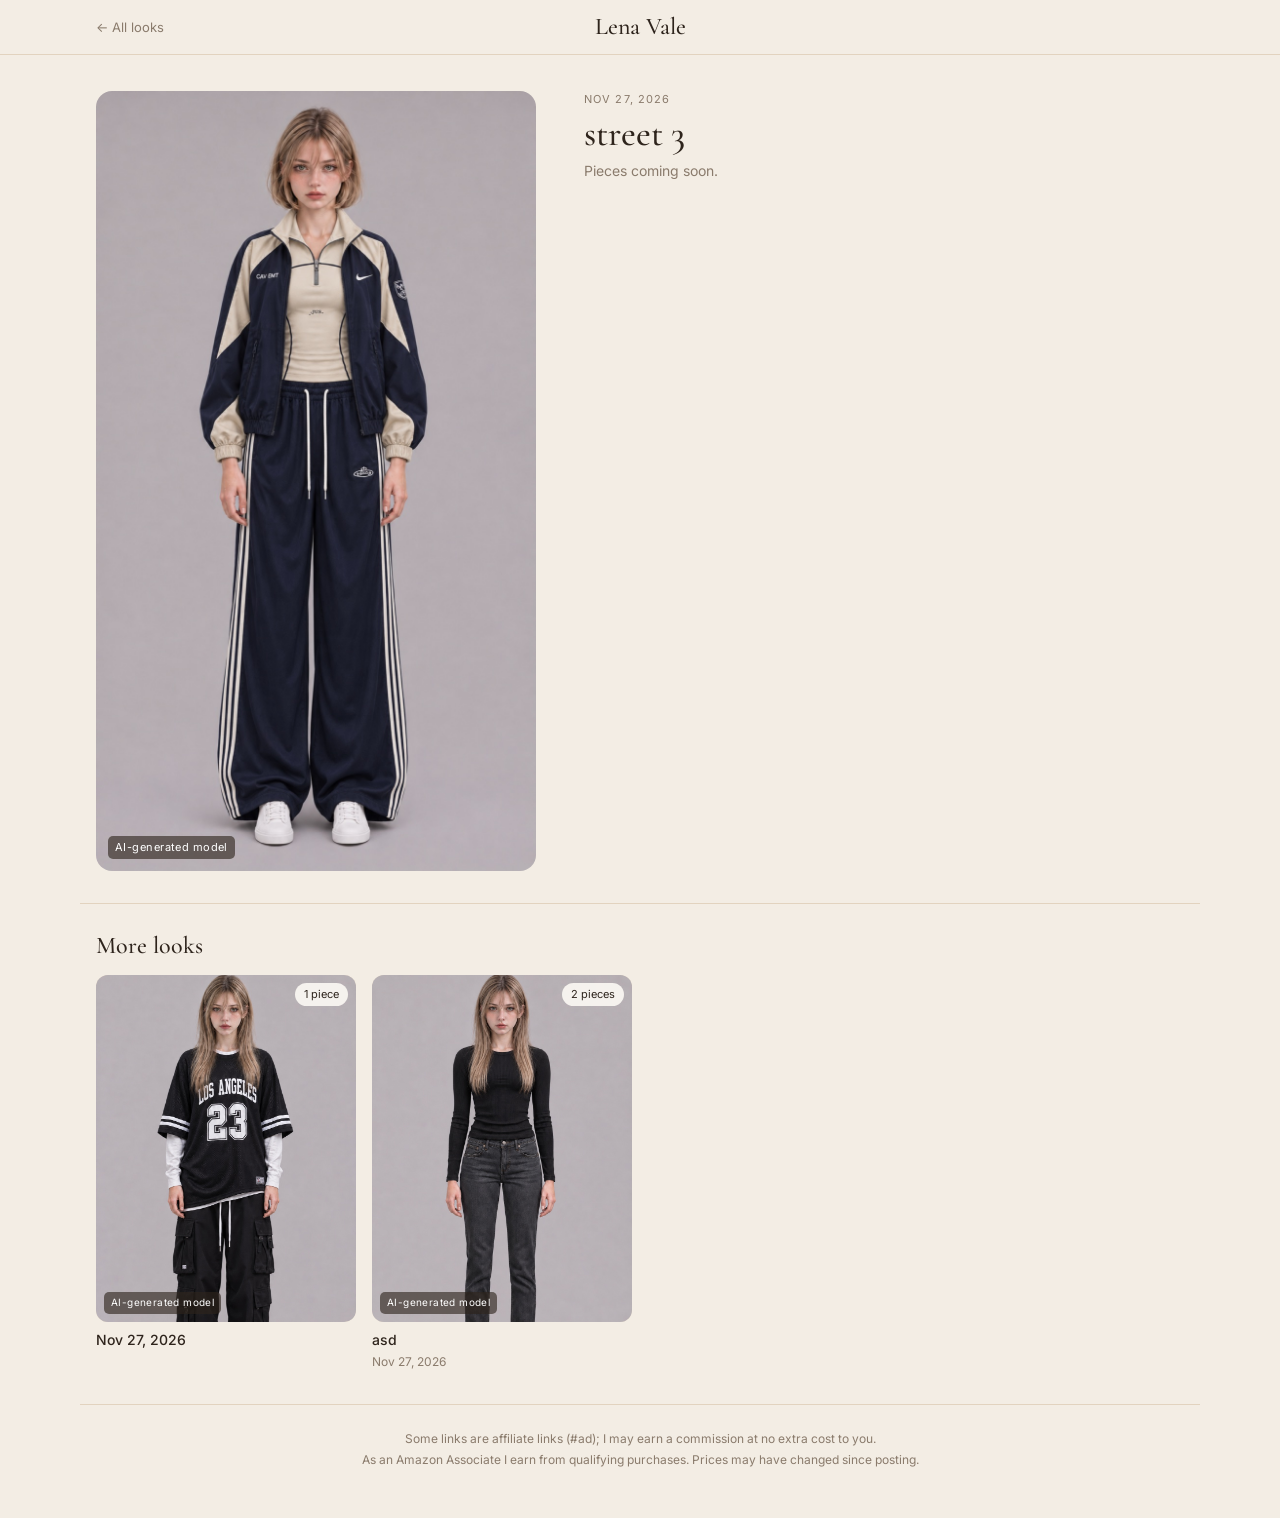
==== l/18075c9d.html @ 6de234c6 "Update looks 2026-11-27" ====
<!doctype html><html lang="en"><head><meta charset="utf-8">
<meta name="viewport" content="width=device-width,initial-scale=1">
<title>street 3 · Lena Vale</title><meta name="description" content="Shop Lena Vale&#x27;s look: street 3.">
<meta property="og:title" content="street 3 · Lena Vale"><meta property="og:description" content="Shop Lena Vale&#x27;s look: street 3.">
<meta property="og:url" content="https://hi-lenavale.github.io/l/18075c9d.html"><meta property="og:image" content="https://hi-lenavale.github.io/img/18075c9d-0650eefb.jpg"><meta name="twitter:card" content="summary_large_image">
<link rel="preconnect" href="https://fonts.googleapis.com"><link rel="preconnect" href="https://fonts.gstatic.com" crossorigin>
<link href="https://fonts.googleapis.com/css2?family=Cormorant+Garamond:wght@500&family=Inter:wght@400;500;600&display=swap" rel="stylesheet">
<link rel="stylesheet" href="../style.css?v=22b69811"></head><body><header class="bar"><div class="wrap"><a class="back" href="../">← All looks</a><a class="brand" href="../">Lena Vale</a><span></span></div></header>
<main class="wrap look"><figure><img src="../img/18075c9d-0650eefb.jpg" alt="Lena Vale: street 3"><span class="ai">AI-generated model</span></figure>
<section><p class="date">Nov 27, 2026</p><h1>street 3</h1>
<p class="count">Pieces coming soon.</p>
</section></main>
<section class="wrap more"><h2 class="sec">More looks</h2><div class="grid"><a class="lc" href="../l/401e1d57.html"><span class="ph"><img src="../img/401e1d57-2c670285.jpg" alt="Lena Vale: Nov 27, 2026" loading=lazy><span class="ai">AI-generated model</span><span class=pieces>1 piece</span></span><b>Nov 27, 2026</b></a><a class="lc" href="../l/23def9b0.html"><span class="ph"><img src="../img/23def9b0-47d355e9.jpg" alt="Lena Vale: asd" loading=lazy><span class="ai">AI-generated model</span><span class=pieces>2 pieces</span></span><b>asd</b><small>Nov 27, 2026</small></a></div></section><footer>Some links are affiliate links (#ad); I may earn a commission at no extra cost to you.<br>
As an Amazon Associate I earn from qualifying purchases. Prices may have changed since posting.</footer></body></html>
---- style.css ----
:root{--bg:#F3EDE4;--paper:#FBF8F3;--ink:#2E241C;--mute:#8A7B6C;--line:#E2D3BF;--camel:#B98A5E;--brown:#4A3426}
*{box-sizing:border-box}html{-webkit-text-size-adjust:100%}
body{margin:0;background:var(--bg);color:var(--ink);font:15px/1.55 Inter,-apple-system,BlinkMacSystemFont,"Helvetica Neue",Arial,sans-serif;-webkit-font-smoothing:antialiased}
a{color:inherit;text-decoration:none}img{display:block;max-width:100%}
.wrap{max-width:1120px;margin:0 auto;padding-left:16px;padding-right:16px}
.top{text-align:center;padding:56px 16px 30px}
.top h1{font:500 46px/1 "Cormorant Garamond",Georgia,serif;letter-spacing:.01em;margin:0}
.top p{margin:10px 0 0;color:var(--mute)}
.top .ig{display:inline-block;margin-top:16px;font-size:13px;padding:7px 15px;border:1px solid var(--line);border-radius:999px;background:var(--paper)}
.sec{display:flex;align-items:baseline;justify-content:space-between;margin:0 0 14px;font:500 24px/1.2 "Cormorant Garamond",Georgia,serif}
.sec span{font:500 11px/1 Inter,sans-serif;color:var(--mute);letter-spacing:.1em;text-transform:uppercase}
.grid{display:grid;grid-template-columns:repeat(2,minmax(0,1fr));gap:18px 10px}
@media(min-width:720px){.grid{grid-template-columns:repeat(3,minmax(0,1fr));gap:26px 16px}}
@media(min-width:1024px){.grid{grid-template-columns:repeat(4,minmax(0,1fr))}}
.lc .ph{position:relative;display:block;aspect-ratio:3/4;border-radius:12px;overflow:hidden;background:var(--line)}
.lc img{width:100%;height:100%;object-fit:cover;object-position:50% 12%;transition:transform .6s ease}
@media(hover:hover){.lc:hover img{transform:scale(1.035)}}
.lc b{display:block;margin-top:9px;font-weight:500;font-size:14px;line-height:1.3}
.lc small{color:var(--mute);font-size:12px}
.ai{position:absolute;left:8px;bottom:8px;background:rgba(46,36,28,.62);color:#fff;font-size:10px;letter-spacing:.04em;padding:3px 7px;border-radius:5px}
.pieces{position:absolute;right:8px;top:8px;background:rgba(251,248,243,.92);font-size:11px;padding:3px 9px;border-radius:999px}
.bar{position:sticky;top:0;z-index:5;background:rgba(243,237,228,.88);-webkit-backdrop-filter:blur(10px);backdrop-filter:blur(10px);border-bottom:1px solid var(--line)}
.bar .wrap{display:grid;grid-template-columns:1fr auto 1fr;align-items:center;height:54px}
.bar .brand{font:500 24px/1 "Cormorant Garamond",Georgia,serif}.bar .back{font-size:13px;color:var(--mute)}
.look{display:grid;gap:22px;padding-top:18px;padding-bottom:32px}
.look figure{margin:0;position:relative;border-radius:16px;overflow:hidden;background:var(--line)}
.look figure{justify-self:center;width:fit-content;max-width:100%}
.look figure img{width:auto;max-width:100%;max-height:60vh;height:auto}.look figure .ai{left:12px;bottom:12px;font-size:11px}
@media(min-width:860px){.look{grid-template-columns:minmax(0,440px) 1fr;gap:48px;align-items:start;padding-top:36px}
.look figure{position:sticky;top:78px;width:100%}.look figure img{width:100%;max-height:none}}
.date{margin:0;color:var(--mute);font-size:11px;letter-spacing:.1em;text-transform:uppercase}
.look h1{font:500 36px/1.1 "Cormorant Garamond",Georgia,serif;margin:6px 0 6px}
.count{margin:0 0 18px;color:var(--mute);font-size:14px}
.items{display:grid;grid-template-columns:repeat(2,minmax(0,1fr));gap:12px}
@media(min-width:1024px){.items{grid-template-columns:repeat(3,minmax(0,1fr))}}
.p{display:flex;flex-direction:column;background:var(--paper);border:1px solid rgba(226,211,191,.8);border-radius:12px;overflow:hidden}
.pi{aspect-ratio:4/5;background:#fff;display:flex;align-items:center;justify-content:center;color:var(--mute);font-size:13px;overflow:hidden}
.pi img{width:100%;height:100%;object-fit:cover}
.t{padding:10px 12px 12px;display:flex;flex-direction:column;gap:2px;flex:1}
.t .s{font-size:10.5px;color:var(--mute);letter-spacing:.08em;text-transform:uppercase}
.t b{font-size:14px;font-weight:500;line-height:1.3}.t small{font-size:12px;color:var(--mute)}.pr{font-size:14px;font-weight:600;margin-top:2px}
.go{margin-top:auto;padding-top:10px}.go span{display:block;text-align:center;background:var(--brown);color:#fff;border-radius:999px;padding:8px;font-size:12px;font-weight:600;transition:background .2s}
@media(hover:hover){.p:hover .go span{background:var(--camel)}}
.more{padding-top:28px;border-top:1px solid var(--line)}
.empty{text-align:center;color:var(--mute);padding:48px 0}
footer{max-width:1120px;margin:32px auto 0;padding:24px 16px 48px;color:var(--mute);font-size:12px;text-align:center;line-height:1.7;border-top:1px solid var(--line)}
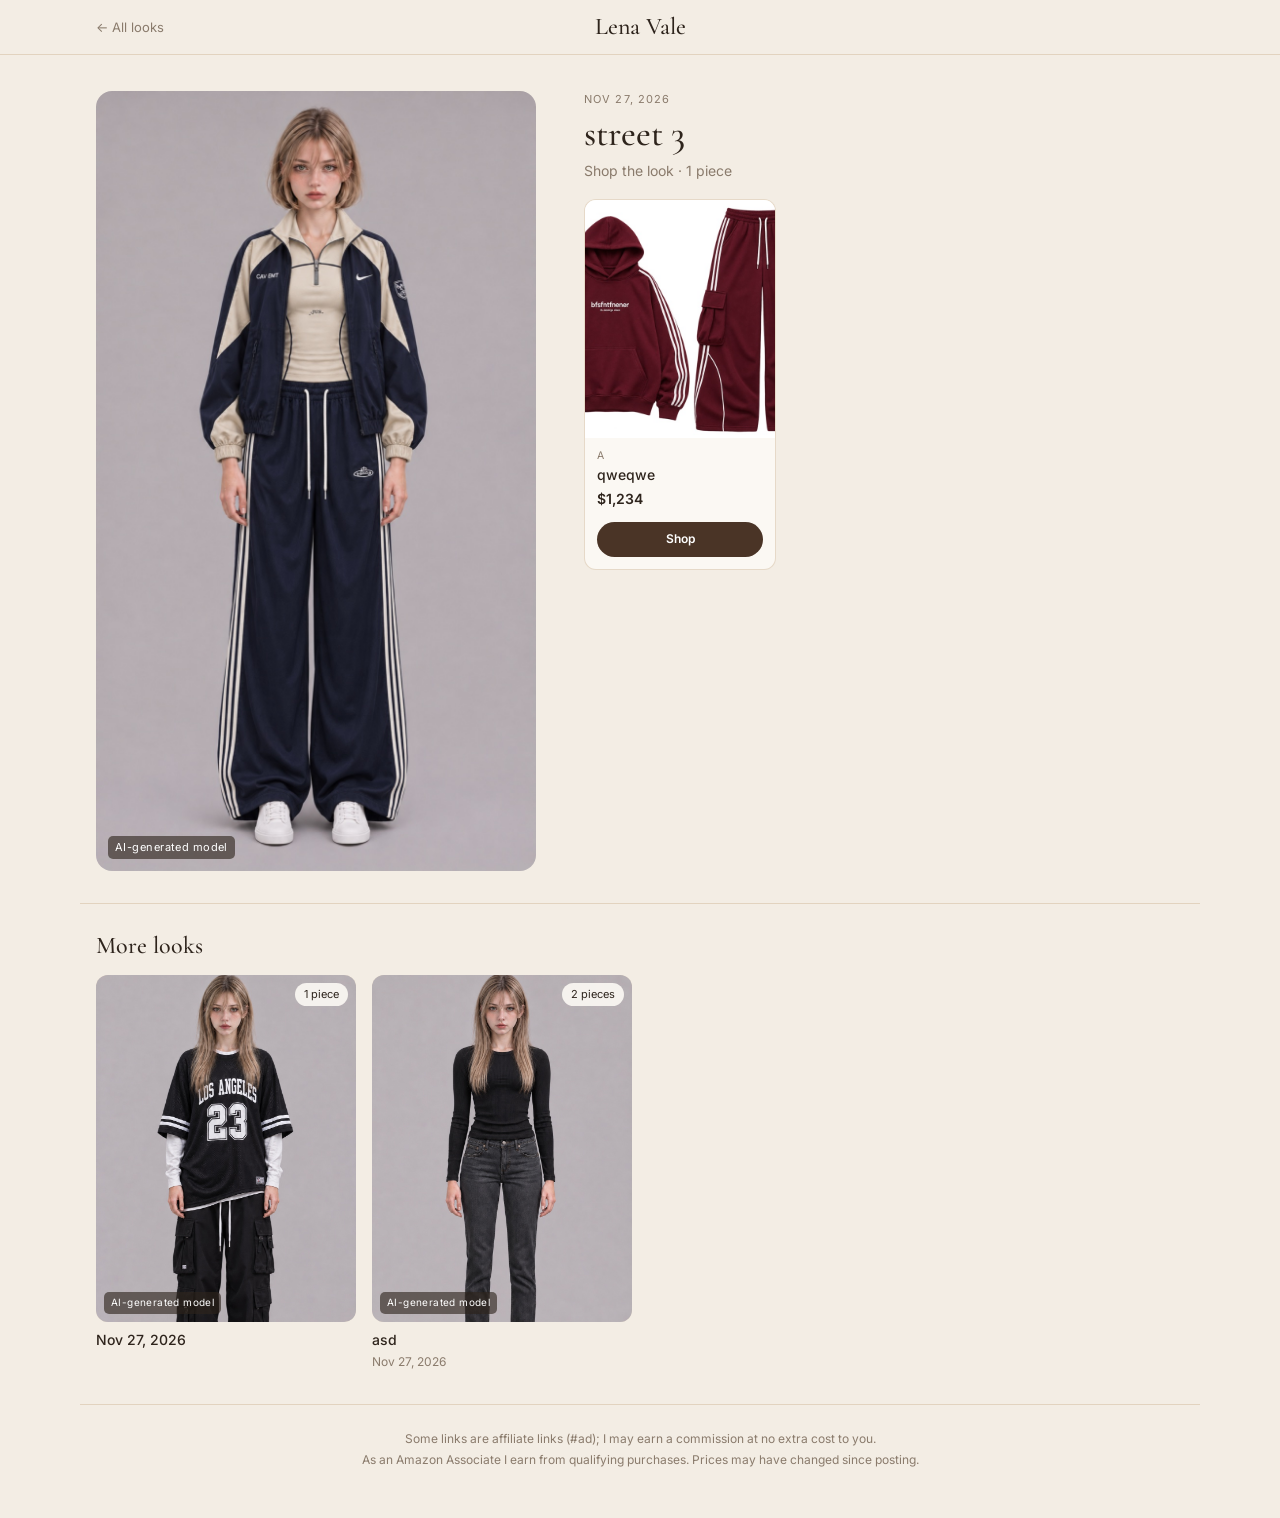
==== commit 6a08e786: "Update looks 2026-11-27" ====
--- a/l/18075c9d.html
+++ b/l/18075c9d.html
@@ -8,7 +8,7 @@
 <link rel="stylesheet" href="../style.css?v=22b69811"></head><body><header class="bar"><div class="wrap"><a class="back" href="../">← All looks</a><a class="brand" href="../">Lena Vale</a><span></span></div></header>
 <main class="wrap look"><figure><img src="../img/18075c9d-0650eefb.jpg" alt="Lena Vale: street 3"><span class="ai">AI-generated model</span></figure>
 <section><p class="date">Nov 27, 2026</p><h1>street 3</h1>
-<p class="count">Pieces coming soon.</p>
-</section></main>
+<p class="count">Shop the look · 1 piece</p>
+<div class="items"><a class="p" href="https://test.com" target="_blank" rel="sponsored nofollow noopener"><span class="pi"><img src="../img/p-manual-qdqtb5-c8352f8a.jpg" alt="" loading="lazy" referrerpolicy="no-referrer"></span><span class="t"><span class="s">a</span><b>qweqwe</b><span class=pr>$1,234</span><span class="go"><span>Shop</span></span></span></a></div></section></main>
 <section class="wrap more"><h2 class="sec">More looks</h2><div class="grid"><a class="lc" href="../l/401e1d57.html"><span class="ph"><img src="../img/401e1d57-2c670285.jpg" alt="Lena Vale: Nov 27, 2026" loading=lazy><span class="ai">AI-generated model</span><span class=pieces>1 piece</span></span><b>Nov 27, 2026</b></a><a class="lc" href="../l/23def9b0.html"><span class="ph"><img src="../img/23def9b0-47d355e9.jpg" alt="Lena Vale: asd" loading=lazy><span class="ai">AI-generated model</span><span class=pieces>2 pieces</span></span><b>asd</b><small>Nov 27, 2026</small></a></div></section><footer>Some links are affiliate links (#ad); I may earn a commission at no extra cost to you.<br>
 As an Amazon Associate I earn from qualifying purchases. Prices may have changed since posting.</footer></body></html>
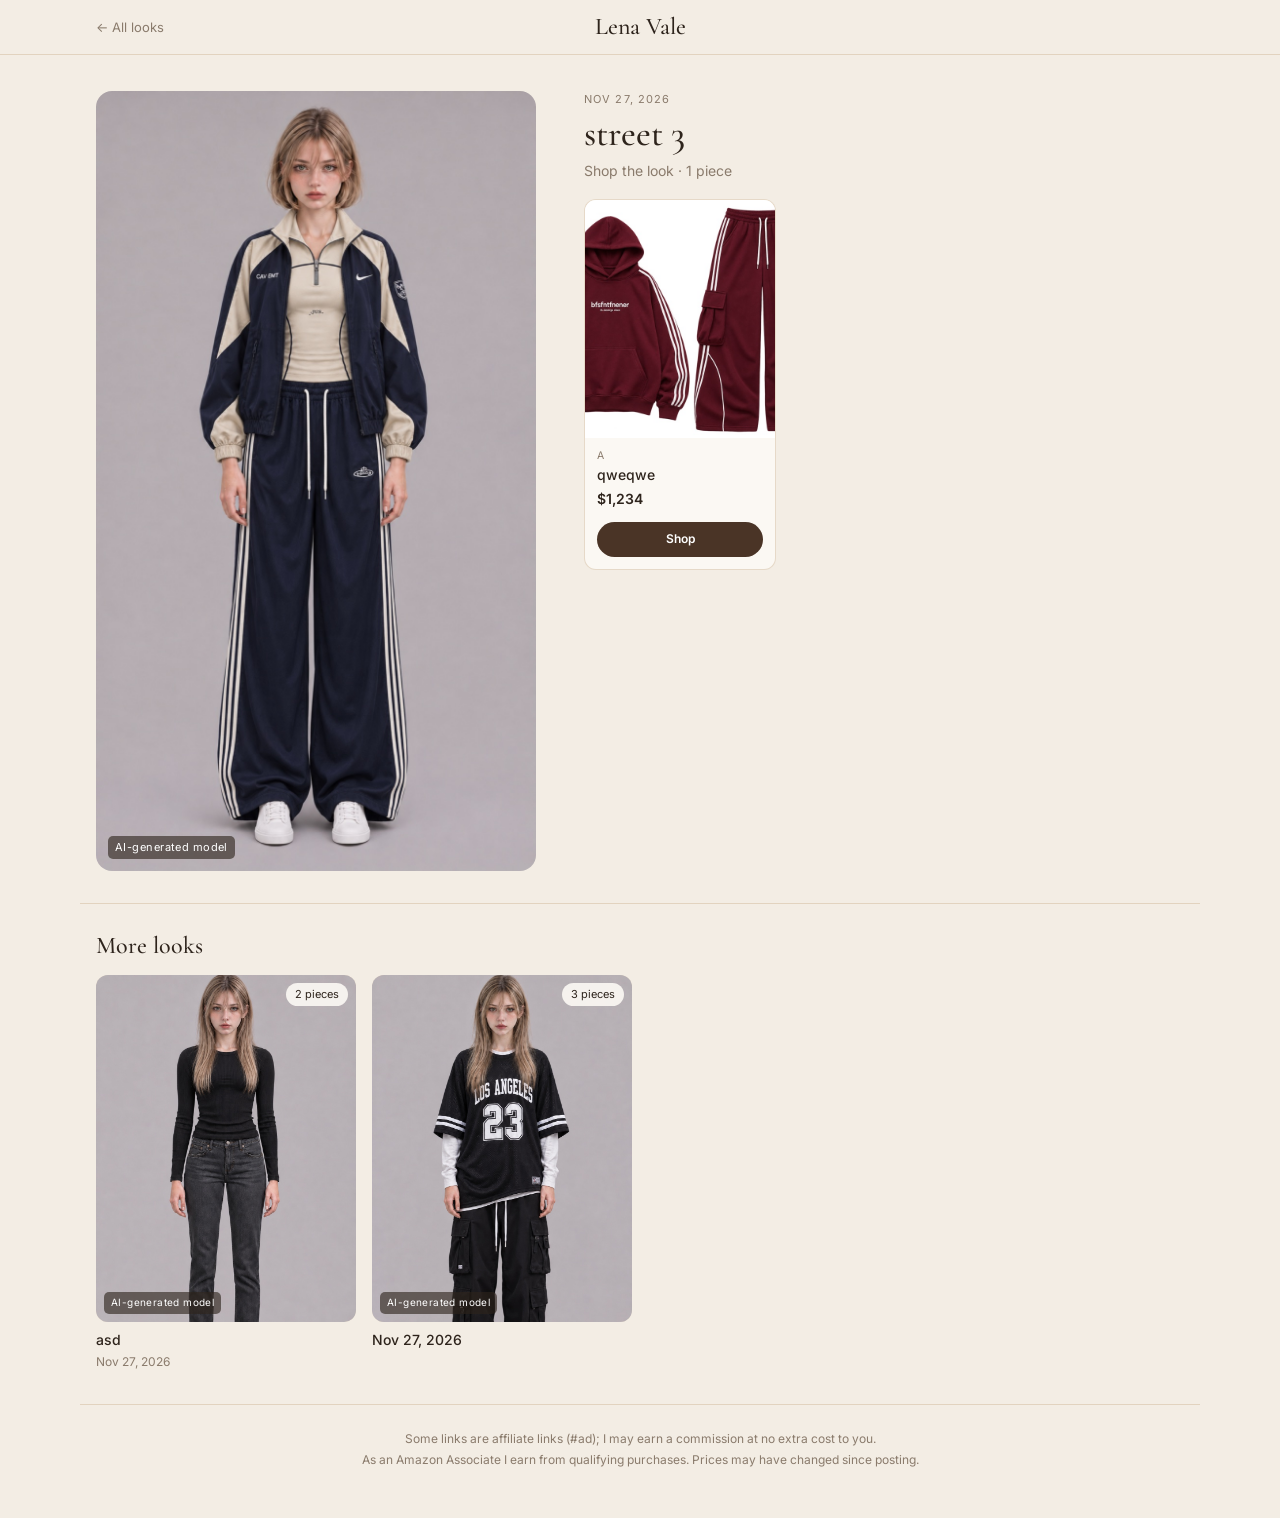
==== commit d7676a80: "Update looks 2026-11-27" ====
--- a/l/18075c9d.html
+++ b/l/18075c9d.html
@@ -10,5 +10,5 @@
 <section><p class="date">Nov 27, 2026</p><h1>street 3</h1>
 <p class="count">Shop the look · 1 piece</p>
 <div class="items"><a class="p" href="https://test.com" target="_blank" rel="sponsored nofollow noopener"><span class="pi"><img src="../img/p-manual-qdqtb5-c8352f8a.jpg" alt="" loading="lazy" referrerpolicy="no-referrer"></span><span class="t"><span class="s">a</span><b>qweqwe</b><span class=pr>$1,234</span><span class="go"><span>Shop</span></span></span></a></div></section></main>
-<section class="wrap more"><h2 class="sec">More looks</h2><div class="grid"><a class="lc" href="../l/401e1d57.html"><span class="ph"><img src="../img/401e1d57-2c670285.jpg" alt="Lena Vale: Nov 27, 2026" loading=lazy><span class="ai">AI-generated model</span><span class=pieces>1 piece</span></span><b>Nov 27, 2026</b></a><a class="lc" href="../l/23def9b0.html"><span class="ph"><img src="../img/23def9b0-47d355e9.jpg" alt="Lena Vale: asd" loading=lazy><span class="ai">AI-generated model</span><span class=pieces>2 pieces</span></span><b>asd</b><small>Nov 27, 2026</small></a></div></section><footer>Some links are affiliate links (#ad); I may earn a commission at no extra cost to you.<br>
+<section class="wrap more"><h2 class="sec">More looks</h2><div class="grid"><a class="lc" href="../l/23def9b0.html"><span class="ph"><img src="../img/23def9b0-47d355e9.jpg" alt="Lena Vale: asd" loading=lazy><span class="ai">AI-generated model</span><span class=pieces>2 pieces</span></span><b>asd</b><small>Nov 27, 2026</small></a><a class="lc" href="../l/401e1d57.html"><span class="ph"><img src="../img/401e1d57-2c670285.jpg" alt="Lena Vale: Nov 27, 2026" loading=lazy><span class="ai">AI-generated model</span><span class=pieces>3 pieces</span></span><b>Nov 27, 2026</b></a></div></section><footer>Some links are affiliate links (#ad); I may earn a commission at no extra cost to you.<br>
 As an Amazon Associate I earn from qualifying purchases. Prices may have changed since posting.</footer></body></html>
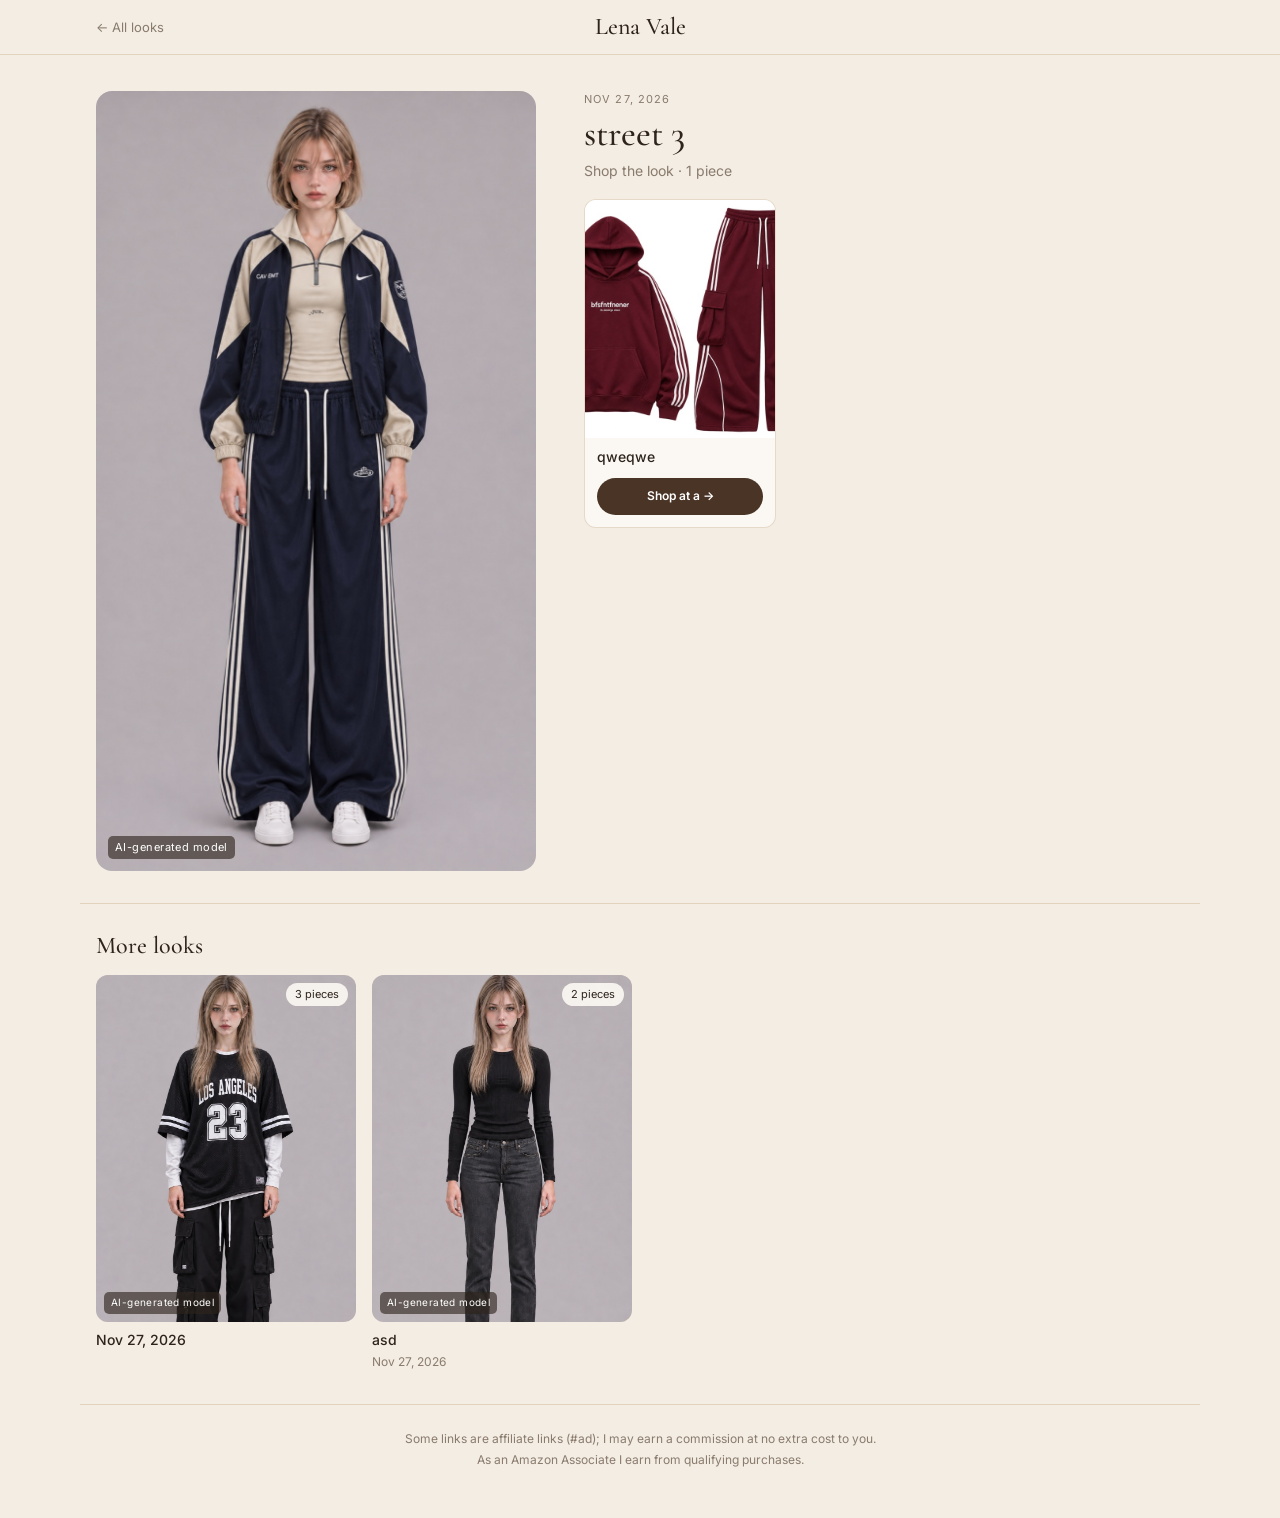
==== commit 5907c405: "Update looks 2026-11-27" ====
--- a/l/18075c9d.html
+++ b/l/18075c9d.html
@@ -5,10 +5,10 @@
 <meta property="og:url" content="https://hi-lenavale.github.io/l/18075c9d.html"><meta property="og:image" content="https://hi-lenavale.github.io/img/18075c9d-0650eefb.jpg"><meta name="twitter:card" content="summary_large_image">
 <link rel="preconnect" href="https://fonts.googleapis.com"><link rel="preconnect" href="https://fonts.gstatic.com" crossorigin>
 <link href="https://fonts.googleapis.com/css2?family=Cormorant+Garamond:wght@500&family=Inter:wght@400;500;600&display=swap" rel="stylesheet">
-<link rel="stylesheet" href="../style.css?v=22b69811"></head><body><header class="bar"><div class="wrap"><a class="back" href="../">← All looks</a><a class="brand" href="../">Lena Vale</a><span></span></div></header>
+<link rel="stylesheet" href="../style.css?v=585ba3fd"></head><body><header class="bar"><div class="wrap"><a class="back" href="../">← All looks</a><a class="brand" href="../">Lena Vale</a><span></span></div></header>
 <main class="wrap look"><figure><img src="../img/18075c9d-0650eefb.jpg" alt="Lena Vale: street 3"><span class="ai">AI-generated model</span></figure>
 <section><p class="date">Nov 27, 2026</p><h1>street 3</h1>
 <p class="count">Shop the look · 1 piece</p>
-<div class="items"><a class="p" href="https://test.com" target="_blank" rel="sponsored nofollow noopener"><span class="pi"><img src="../img/p-manual-qdqtb5-c8352f8a.jpg" alt="" loading="lazy" referrerpolicy="no-referrer"></span><span class="t"><span class="s">a</span><b>qweqwe</b><span class=pr>$1,234</span><span class="go"><span>Shop</span></span></span></a></div></section></main>
-<section class="wrap more"><h2 class="sec">More looks</h2><div class="grid"><a class="lc" href="../l/23def9b0.html"><span class="ph"><img src="../img/23def9b0-47d355e9.jpg" alt="Lena Vale: asd" loading=lazy><span class="ai">AI-generated model</span><span class=pieces>2 pieces</span></span><b>asd</b><small>Nov 27, 2026</small></a><a class="lc" href="../l/401e1d57.html"><span class="ph"><img src="../img/401e1d57-2c670285.jpg" alt="Lena Vale: Nov 27, 2026" loading=lazy><span class="ai">AI-generated model</span><span class=pieces>3 pieces</span></span><b>Nov 27, 2026</b></a></div></section><footer>Some links are affiliate links (#ad); I may earn a commission at no extra cost to you.<br>
-As an Amazon Associate I earn from qualifying purchases. Prices may have changed since posting.</footer></body></html>+<div class="items"><a class="p" href="https://test.com" target="_blank" rel="sponsored nofollow noopener"><span class="pi"><img src="../img/p-manual-qdqtb5-c8352f8a.jpg" alt="" loading="lazy" referrerpolicy="no-referrer"></span><span class="t"><b>qweqwe</b><span class="go"><span>Shop at a →</span></span></span></a></div></section></main>
+<section class="wrap more"><h2 class="sec">More looks</h2><div class="grid"><a class="lc" href="../l/401e1d57.html"><span class="ph"><img src="../img/401e1d57-2c670285.jpg" alt="Lena Vale: Nov 27, 2026" loading=lazy><span class="ai">AI-generated model</span><span class=pieces>3 pieces</span></span><b>Nov 27, 2026</b></a><a class="lc" href="../l/23def9b0.html"><span class="ph"><img src="../img/23def9b0-47d355e9.jpg" alt="Lena Vale: asd" loading=lazy><span class="ai">AI-generated model</span><span class=pieces>2 pieces</span></span><b>asd</b><small>Nov 27, 2026</small></a></div></section><footer>Some links are affiliate links (#ad); I may earn a commission at no extra cost to you.<br>
+As an Amazon Associate I earn from qualifying purchases.</footer></body></html>
--- a/style.css
+++ b/style.css
@@ -38,8 +38,8 @@
 .pi img{width:100%;height:100%;object-fit:cover}
 .t{padding:10px 12px 12px;display:flex;flex-direction:column;gap:2px;flex:1}
 .t .s{font-size:10.5px;color:var(--mute);letter-spacing:.08em;text-transform:uppercase}
-.t b{font-size:14px;font-weight:500;line-height:1.3}.t small{font-size:12px;color:var(--mute)}.pr{font-size:14px;font-weight:600;margin-top:2px}
-.go{margin-top:auto;padding-top:10px}.go span{display:block;text-align:center;background:var(--brown);color:#fff;border-radius:999px;padding:8px;font-size:12px;font-weight:600;transition:background .2s}
+.t b{font-size:14px;font-weight:500;line-height:1.3}.t small{font-size:12px;color:var(--mute)}
+.go{margin-top:auto;padding-top:10px}.go span{display:block;text-align:center;background:var(--brown);color:#fff;border-radius:999px;padding:9px 8px;font-size:12px;font-weight:600;transition:background .2s;white-space:nowrap;overflow:hidden;text-overflow:ellipsis}
 @media(hover:hover){.p:hover .go span{background:var(--camel)}}
 .more{padding-top:28px;border-top:1px solid var(--line)}
 .empty{text-align:center;color:var(--mute);padding:48px 0}
